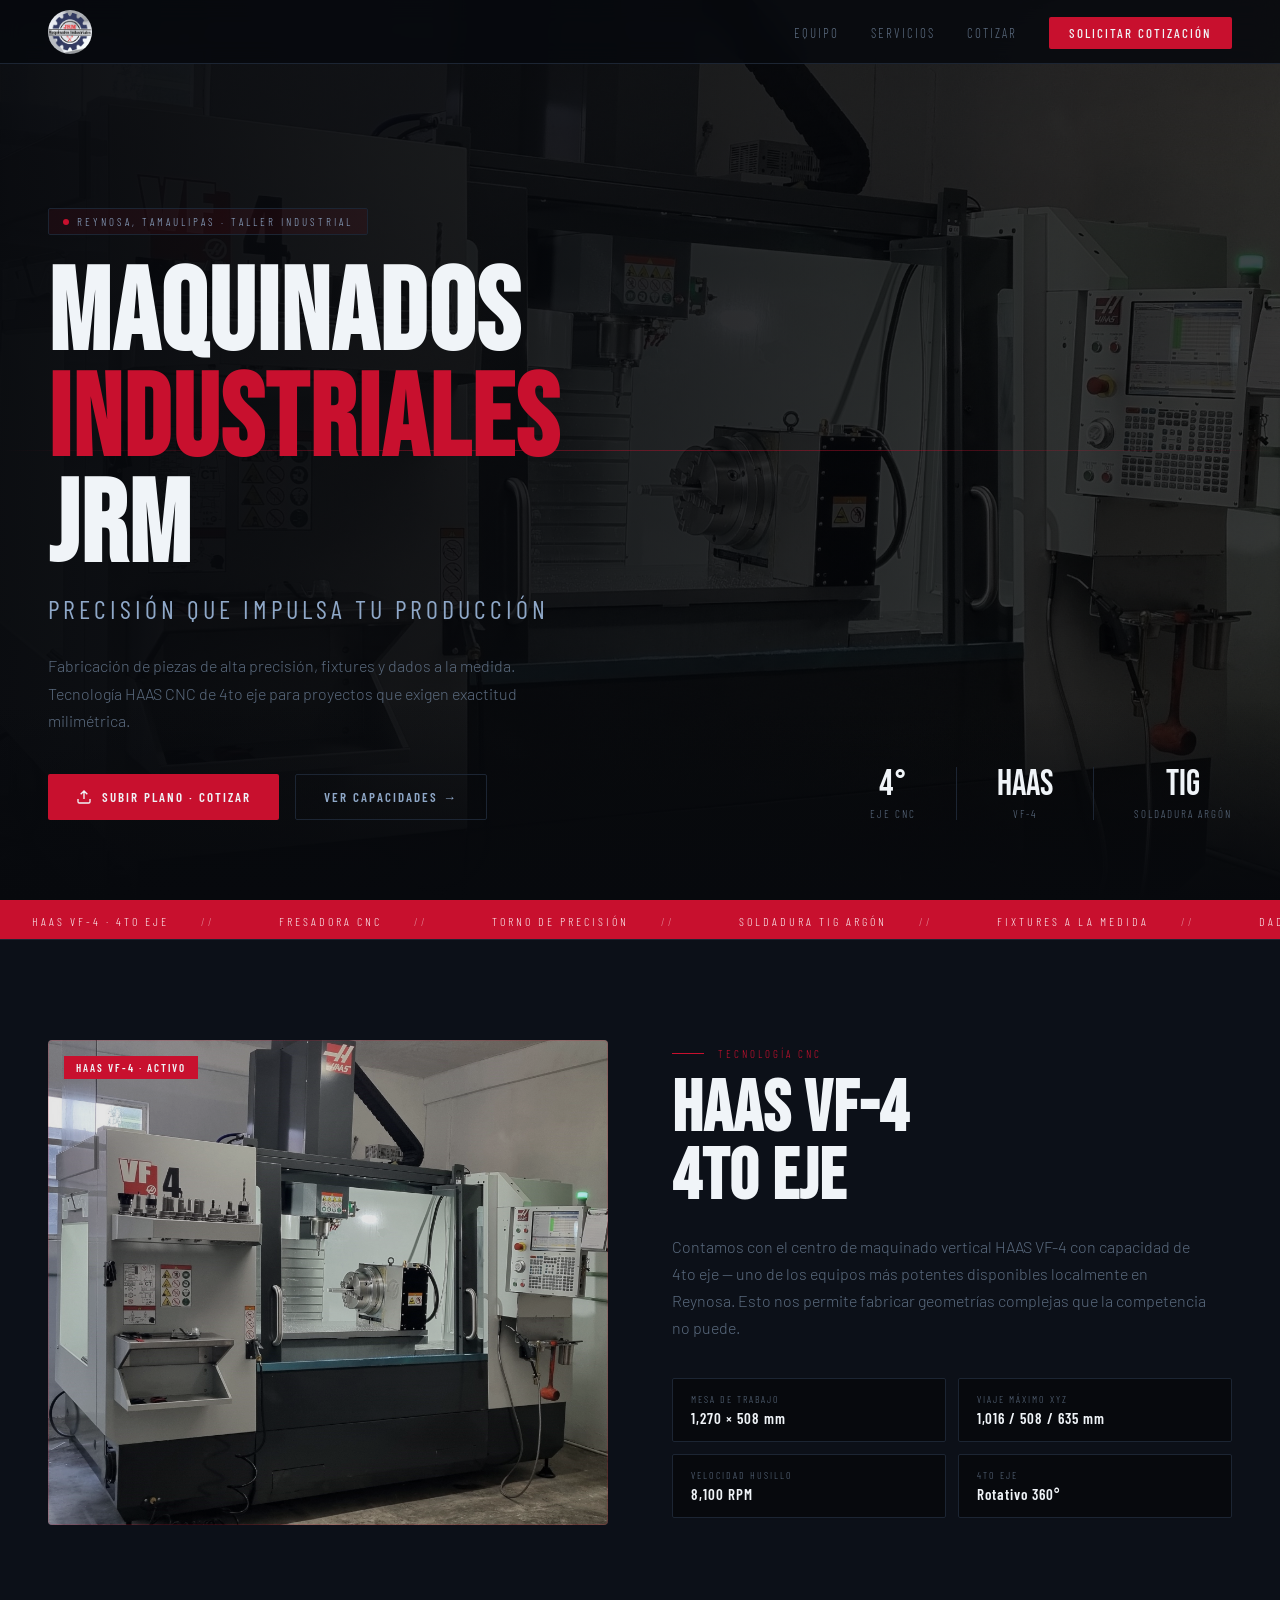
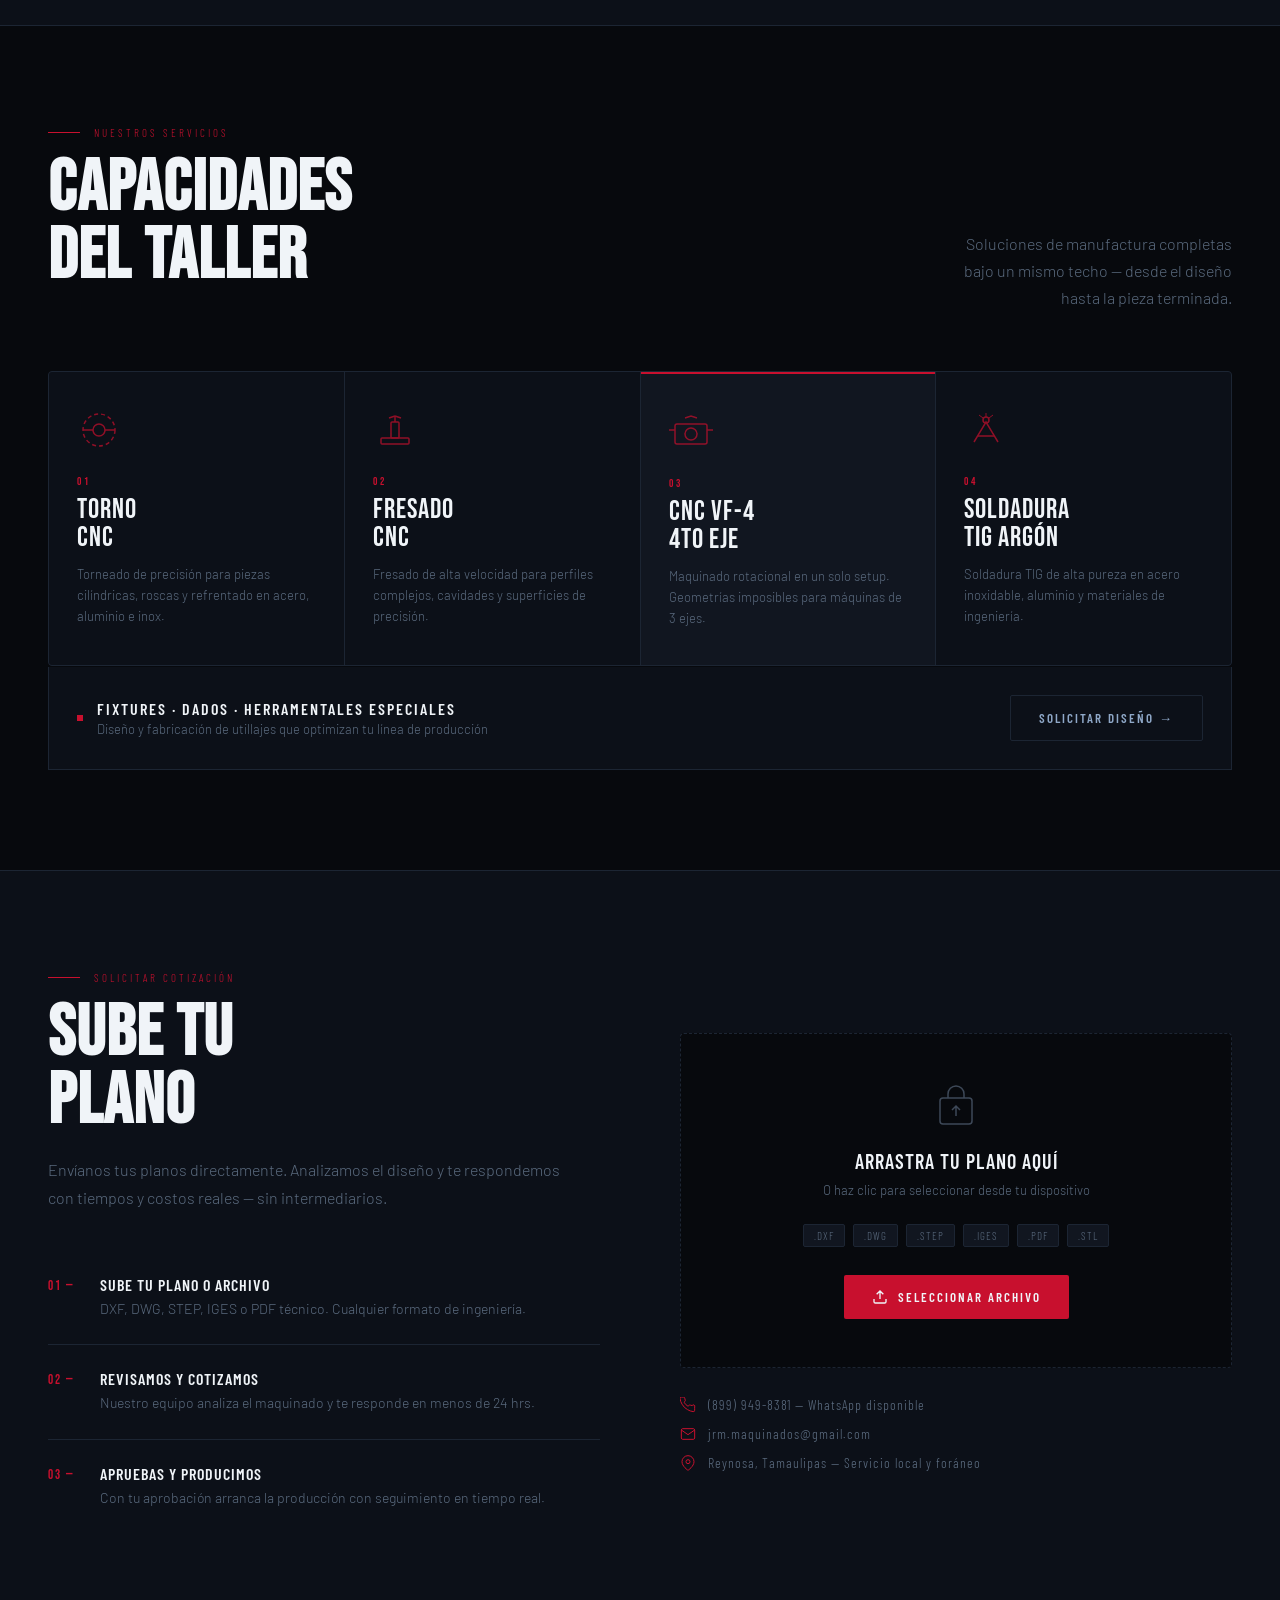
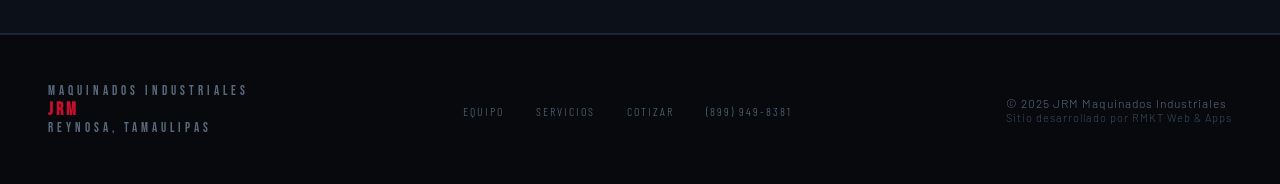
==== index.html @ 953037f6 "Renombrar archivos para GitHub Pages - jrm-maquinados-demo.html → index.html - jrm-maquinados-demo.c" ====
<!DOCTYPE html>
<html lang="es">
<head>
<meta charset="UTF-8"/>
<meta name="viewport" content="width=device-width, initial-scale=1.0"/>
<title>JRM Maquinados Industriales — Reynosa, Tamps</title>
<link rel="preconnect" href="https://fonts.googleapis.com"/>
<link rel="preconnect" href="https://fonts.gstatic.com" crossorigin/>
<link href="https://fonts.googleapis.com/css2?family=Bebas+Neue&family=Barlow:ital,wght@0,300;0,400;0,500;0,600;1,300&family=Barlow+Condensed:wght@400;600;700&display=swap" rel="stylesheet"/>
<link rel="stylesheet" href="style.css"/>
</head>
<body>

<!-- NAV -->
<nav>
  <a href="#" class="nav-logo">
    <img src="logo-jrm.jpg" alt="JRM Maquinados Industriales" style="height: 44px; width: 44px; border-radius: 50%; object-fit: cover;"/>
  </a>
  <ul class="nav-links">
    <li><a href="#capabilities">Equipo</a></li>
    <li><a href="#servicios">Servicios</a></li>
    <li><a href="#cotizacion">Cotizar</a></li>
    <li><a href="#cotizacion" class="nav-cta">Solicitar Cotización</a></li>
  </ul>
</nav>

<!-- HERO -->
<section id="hero">
  <div class="hero-bg"></div>
  <div class="hero-overlay"></div>
  <div class="hero-overlay-bottom"></div>
  <div class="hero-scanline"></div>

  <div class="hero-content">
    <div class="hero-badge">
      <div class="hero-badge-dot"></div>
      <span>Reynosa, Tamaulipas · Taller Industrial</span>
    </div>

    <h1 class="hero-title">
      MAQUINADOS<br/>
      <span class="accent">INDUSTRIALES</span><br/>
      JRM
    </h1>

    <p class="hero-subtitle">Precisión que impulsa tu producción</p>

    <p class="hero-desc">
      Fabricación de piezas de alta precisión, fixtures y dados a la medida. 
      Tecnología HAAS CNC de 4to eje para proyectos que exigen exactitud milimétrica.
    </p>

    <div class="hero-actions">
      <a href="#cotizacion" class="btn-primary">
        <svg width="16" height="16" viewBox="0 0 24 24" fill="none" stroke="currentColor" stroke-width="2"><path d="M21 15v4a2 2 0 01-2 2H5a2 2 0 01-2-2v-4M17 8l-5-5-5 5M12 3v12"/></svg>
        Subir Plano · Cotizar
      </a>
      <a href="#servicios" class="btn-secondary">
        Ver Capacidades →
      </a>
    </div>
  </div>

  <div class="hero-stats">
    <div class="stat">
      <span class="stat-num">4°</span>
      <span class="stat-label">Eje CNC</span>
    </div>
    <div class="stat-divider"></div>
    <div class="stat">
      <span class="stat-num">HAAS</span>
      <span class="stat-label">VF-4</span>
    </div>
    <div class="stat-divider"></div>
    <div class="stat">
      <span class="stat-num">TIG</span>
      <span class="stat-label">Soldadura Argón</span>
    </div>
  </div>
</section>

<!-- TICKER -->
<div class="ticker" aria-hidden="true">
  <div class="ticker-inner">
    <span class="ticker-item">HAAS VF-4 · 4to Eje</span>
    <span class="ticker-item">Fresadora CNC</span>
    <span class="ticker-item">Torno de Precisión</span>
    <span class="ticker-item">Soldadura TIG Argón</span>
    <span class="ticker-item">Fixtures a la Medida</span>
    <span class="ticker-item">Dados Industriales</span>
    <span class="ticker-item">Reynosa, Tamps</span>
    <!-- duplicate for loop -->
    <span class="ticker-item">HAAS VF-4 · 4to Eje</span>
    <span class="ticker-item">Fresadora CNC</span>
    <span class="ticker-item">Torno de Precisión</span>
    <span class="ticker-item">Soldadura TIG Argón</span>
    <span class="ticker-item">Fixtures a la Medida</span>
    <span class="ticker-item">Dados Industriales</span>
    <span class="ticker-item">Reynosa, Tamps</span>
  </div>
</div>

<!-- CAPABILITIES — HAAS FEATURE -->
<section id="capabilities">
  <div class="cap-grid">
    <div class="cap-image-wrap">
      <img src="haas-vf4.jpg" alt="HAAS VF-4 — JRM Maquinados Industriales"/>
      <div class="cap-image-overlay"></div>
      <div class="cap-tag">HAAS VF-4 · Activo</div>
    </div>

    <div>
      <div class="section-label"><span>Tecnología CNC</span></div>
      <h2 class="section-title">HAAS VF-4<br/>4TO EJE</h2>
      <p class="section-body">
        Contamos con el centro de maquinado vertical HAAS VF-4 con capacidad de 4to eje — 
        uno de los equipos más potentes disponibles localmente en Reynosa. 
        Esto nos permite fabricar geometrías complejas que la competencia no puede.
      </p>

      <div class="cap-specs">
        <div class="spec-item">
          <div class="spec-label">Mesa de Trabajo</div>
          <div class="spec-value">1,270 × 508 mm</div>
        </div>
        <div class="spec-item">
          <div class="spec-label">Viaje Máximo XYZ</div>
          <div class="spec-value">1,016 / 508 / 635 mm</div>
        </div>
        <div class="spec-item">
          <div class="spec-label">Velocidad Husillo</div>
          <div class="spec-value">8,100 RPM</div>
        </div>
        <div class="spec-item">
          <div class="spec-label">4to Eje</div>
          <div class="spec-value">Rotativo 360°</div>
        </div>
      </div>
    </div>
  </div>
</section>

<!-- SERVICIOS -->
<section id="servicios" style="padding-top: 100px; padding-bottom: 100px; max-width: 100%;">
  <div style="max-width: 1200px; margin: 0 auto;">
    <div class="services-header">
      <div>
        <div class="section-label"><span>Nuestros Servicios</span></div>
        <h2 class="section-title">CAPACIDADES<br/>DEL TALLER</h2>
      </div>
      <p class="section-body" style="max-width: 280px; text-align: right;">
        Soluciones de manufactura completas bajo un mismo techo — desde el diseño hasta la pieza terminada.
      </p>
    </div>

    <div class="services-grid">
      <!-- Torno -->
      <div class="service-card">
        <svg class="service-icon" viewBox="0 0 44 44" fill="none" stroke="#c8102e" stroke-width="1.5">
          <circle cx="22" cy="22" r="16" stroke-dasharray="4 3"/>
          <circle cx="22" cy="22" r="6"/>
          <line x1="6" y1="22" x2="16" y2="22"/>
          <line x1="28" y1="22" x2="38" y2="22"/>
        </svg>
        <span class="service-num">01</span>
        <div class="service-name">Torno<br/>CNC</div>
        <p class="service-desc">Torneado de precisión para piezas cilíndricas, roscas y refrentado en acero, aluminio e inox.</p>
      </div>

      <!-- Fresadora -->
      <div class="service-card">
        <svg class="service-icon" viewBox="0 0 44 44" fill="none" stroke="#c8102e" stroke-width="1.5">
          <rect x="8" y="30" width="28" height="6" rx="1"/>
          <rect x="18" y="14" width="8" height="16" rx="1"/>
          <line x1="22" y1="8" x2="22" y2="14"/>
          <line x1="16" y1="10" x2="22" y2="8"/>
          <line x1="28" y1="10" x2="22" y2="8"/>
        </svg>
        <span class="service-num">02</span>
        <div class="service-name">Fresado<br/>CNC</div>
        <p class="service-desc">Fresado de alta velocidad para perfiles complejos, cavidades y superficies de precisión.</p>
      </div>

      <!-- CNC 4to eje -->
      <div class="service-card" style="background: var(--surface2); border-top: 2px solid var(--red);">
        <svg class="service-icon" viewBox="0 0 44 44" fill="none" stroke="#c8102e" stroke-width="1.5">
          <rect x="6" y="14" width="32" height="20" rx="2"/>
          <circle cx="22" cy="24" r="6"/>
          <line x1="6" y1="20" x2="0" y2="20"/>
          <line x1="38" y1="20" x2="44" y2="20"/>
          <path d="M16 8 L22 6 L28 8" />
        </svg>
        <span class="service-num">03</span>
        <div class="service-name">CNC VF-4<br/>4to Eje</div>
        <p class="service-desc">Maquinado rotacional en un solo setup. Geometrías imposibles para máquinas de 3 ejes.</p>
      </div>

      <!-- Soldadura -->
      <div class="service-card">
        <svg class="service-icon" viewBox="0 0 44 44" fill="none" stroke="#c8102e" stroke-width="1.5">
          <path d="M10 34 L22 14 L34 34" />
          <line x1="14" y1="28" x2="30" y2="28"/>
          <circle cx="22" cy="12" r="3"/>
          <path d="M22 9 L22 5 M19 10 L15 7 M25 10 L29 7" stroke-width="1"/>
        </svg>
        <span class="service-num">04</span>
        <div class="service-name">Soldadura<br/>TIG Argón</div>
        <p class="service-desc">Soldadura TIG de alta pureza en acero inoxidable, aluminio y materiales de ingeniería.</p>
      </div>
    </div>

    <!-- Fixtures extra row -->
    <div style="margin-top: 1px; border: 1px solid var(--border); border-top: none; background: var(--surface); padding: 28px; display: flex; align-items: center; justify-content: space-between; gap: 20px; flex-wrap: wrap;">
      <div style="display: flex; gap: 14px; align-items: center;">
        <div style="width: 6px; height: 6px; background: var(--red); border-radius: 50; flex-shrink: 0;"></div>
        <div>
          <div style="font-family: 'Barlow Condensed'; font-size: 16px; font-weight: 600; color: var(--white); letter-spacing: 2px; text-transform: uppercase;">Fixtures · Dados · Herramentales Especiales</div>
          <div style="font-size: 13px; color: var(--muted); margin-top: 3px;">Diseño y fabricación de utillajes que optimizan tu línea de producción</div>
        </div>
      </div>
      <a href="#cotizacion" class="btn-secondary" style="flex-shrink: 0;">Solicitar Diseño →</a>
    </div>
  </div>
</section>

<!-- COTIZACIÓN -->
<section id="cotizacion">
  <div class="quote-inner">
    <div>
      <div class="section-label"><span>Solicitar Cotización</span></div>
      <h2 class="section-title">SUBE TU<br/>PLANO</h2>
      <p class="section-body" style="margin-bottom: 40px;">
        Envíanos tus planos directamente. Analizamos el diseño y te respondemos 
        con tiempos y costos reales — sin intermediarios.
      </p>

      <div class="quote-steps">
        <div class="step">
          <span class="step-num">01 —</span>
          <div>
            <div class="step-title">Sube tu plano o archivo</div>
            <p class="step-body">DXF, DWG, STEP, IGES o PDF técnico. Cualquier formato de ingeniería.</p>
          </div>
        </div>
        <div class="step">
          <span class="step-num">02 —</span>
          <div>
            <div class="step-title">Revisamos y cotizamos</div>
            <p class="step-body">Nuestro equipo analiza el maquinado y te responde en menos de 24 hrs.</p>
          </div>
        </div>
        <div class="step">
          <span class="step-num">03 —</span>
          <div>
            <div class="step-title">Apruebas y producimos</div>
            <p class="step-body">Con tu aprobación arranca la producción con seguimiento en tiempo real.</p>
          </div>
        </div>
      </div>
    </div>

    <div>
      <div class="upload-box" onclick="this.querySelector('input').click()">
        <input type="file" style="display:none" multiple accept=".dxf,.dwg,.step,.iges,.pdf,.stl"/>
        <svg class="upload-icon" viewBox="0 0 48 48" fill="none" stroke="#8fa8c8" stroke-width="1.5">
          <rect x="8" y="16" width="32" height="26" rx="3"/>
          <path d="M16 16V12a8 8 0 0116 0v4"/>
          <path d="M24 24v10M20 28l4-4 4 4"/>
        </svg>
        <div class="upload-title">Arrastra tu plano aquí</div>
        <p class="upload-sub">O haz clic para seleccionar desde tu dispositivo</p>
        <div class="upload-formats">
          <span class="fmt-tag">.DXF</span>
          <span class="fmt-tag">.DWG</span>
          <span class="fmt-tag">.STEP</span>
          <span class="fmt-tag">.IGES</span>
          <span class="fmt-tag">.PDF</span>
          <span class="fmt-tag">.STL</span>
        </div>
        <a class="btn-primary" style="justify-content: center;">
          <svg width="16" height="16" viewBox="0 0 24 24" fill="none" stroke="currentColor" stroke-width="2"><path d="M21 15v4a2 2 0 01-2 2H5a2 2 0 01-2-2v-4M17 8l-5-5-5 5M12 3v12"/></svg>
          Seleccionar Archivo
        </a>
      </div>

      <div class="contact-info">
        <div class="contact-row">
          <svg width="16" height="16" viewBox="0 0 24 24" fill="none" stroke="#c8102e" stroke-width="1.5"><path d="M22 16.92v3a2 2 0 01-2.18 2 19.79 19.79 0 01-8.63-3.07A19.5 19.5 0 013.07 10.8 19.79 19.79 0 01.1 2.18 2 2 0 012.11.1h3a2 2 0 012 1.72c.127.96.361 1.903.7 2.81a2 2 0 01-.45 2.11L6.09 7.91a16 16 0 006 6l1.27-1.27a2 2 0 012.11-.45c.907.339 1.85.573 2.81.7A2 2 0 0122 14.92z"/></svg>
          <span>(899) 949-8381 — WhatsApp disponible</span>
        </div>
        <div class="contact-row">
          <svg width="16" height="16" viewBox="0 0 24 24" fill="none" stroke="#c8102e" stroke-width="1.5"><path d="M4 4h16c1.1 0 2 .9 2 2v12c0 1.1-.9 2-2 2H4c-1.1 0-2-.9-2-2V6c0-1.1.9-2 2-2z"/><polyline points="22,6 12,13 2,6"/></svg>
          <span>jrm.maquinados@gmail.com</span>
        </div>
        <div class="contact-row">
          <svg width="16" height="16" viewBox="0 0 24 24" fill="none" stroke="#c8102e" stroke-width="1.5"><path d="M21 10c0 7-9 13-9 13s-9-6-9-13a9 9 0 0118 0z"/><circle cx="12" cy="10" r="3"/></svg>
          <span>Reynosa, Tamaulipas — Servicio local y foráneo</span>
        </div>
      </div>
    </div>
  </div>
</section>

<!-- FOOTER -->
<footer>
  <div class="footer-brand">
    Maquinados Industriales
    <strong>JRM</strong>
    Reynosa, Tamaulipas
  </div>

  <ul class="footer-links">
    <li><a href="#capabilities">Equipo</a></li>
    <li><a href="#servicios">Servicios</a></li>
    <li><a href="#cotizacion">Cotizar</a></li>
    <li><a href="tel:8999498381">(899) 949-8381</a></li>
  </ul>

  <div class="footer-copy">
    © 2025 JRM Maquinados Industriales<br/>
    <span style="color: #3a4a5e; font-size: 11px;">Sitio desarrollado por RMKT Web & Apps</span>
  </div>
</footer>

</body>
</html>
---- style.css ----
:root {
  --bg: #07090d;
  --surface: #0c1018;
  --surface2: #111620;
  --border: #1c2533;
  --red: #c8102e;
  --red-dim: rgba(200,16,46,0.15);
  --steel: #8fa8c8;
  --text: #dce6f0;
  --muted: #5a6a7e;
  --white: #f0f4f8;
}

*, *::before, *::after { box-sizing: border-box; margin: 0; padding: 0; }

html { scroll-behavior: smooth; }

body {
  background: var(--bg);
  color: var(--text);
  font-family: 'Barlow', sans-serif;
  font-weight: 300;
  overflow-x: hidden;
}

/* ── NAV ── */
nav {
  position: fixed; top: 0; left: 0; right: 0; z-index: 100;
  display: flex; align-items: center; justify-content: space-between;
  padding: 0 48px;
  height: 64px;
  background: rgba(7,9,13,0.85);
  backdrop-filter: blur(12px);
  border-bottom: 1px solid var(--border);
}

.nav-logo {
  display: flex; align-items: center; gap: 12px;
  text-decoration: none;
}

.logo-mark {
  width: 38px; height: 38px;
  border: 2px solid var(--red);
  border-radius: 50%;
  display: flex; align-items: center; justify-content: center;
  position: relative;
}

.logo-mark::before {
  content: '';
  position: absolute;
  inset: 4px;
  border: 1px solid rgba(200,16,46,0.4);
  border-radius: 50%;
}

.logo-text-nav {
  font-family: 'Bebas Neue', sans-serif;
  font-size: 13px;
  letter-spacing: 3px;
  color: var(--red);
  line-height: 1;
}

.logo-sub-nav {
  font-family: 'Barlow Condensed', sans-serif;
  font-size: 11px;
  letter-spacing: 2px;
  color: var(--muted);
  text-transform: uppercase;
}

.nav-links {
  display: flex; gap: 32px; list-style: none;
}

.nav-links a {
  font-family: 'Barlow Condensed', sans-serif;
  font-size: 13px;
  letter-spacing: 2px;
  text-transform: uppercase;
  color: var(--muted);
  text-decoration: none;
  transition: color 0.2s;
}

.nav-links a:hover { color: var(--white); }

.nav-cta {
  background: var(--red);
  color: var(--white) !important;
  padding: 8px 20px;
  border-radius: 2px;
  font-weight: 500 !important;
  transition: background 0.2s !important;
}

.nav-cta:hover { background: #a50d25 !important; color: var(--white) !important; }

/* ── HERO ── */
#hero {
  position: relative;
  height: 100vh;
  min-height: 700px;
  display: flex;
  align-items: flex-end;
  padding: 0 48px 80px;
  overflow: hidden;
}

.hero-bg {
  position: absolute; inset: 0;
  background-image: url('haas-vf4.jpg');
  background-size: cover;
  background-position: center 40%;
  filter: brightness(0.35) saturate(0.7);
  transform: scale(1.05);
  animation: slow-zoom 20s ease-in-out infinite alternate;
}

@keyframes slow-zoom {
  from { transform: scale(1.05); }
  to   { transform: scale(1.12); }
}

.hero-overlay {
  position: absolute; inset: 0;
  background: linear-gradient(
    to right,
    rgba(7,9,13,0.92) 0%,
    rgba(7,9,13,0.6) 50%,
    rgba(7,9,13,0.2) 100%
  );
}

.hero-overlay-bottom {
  position: absolute; bottom: 0; left: 0; right: 0;
  height: 200px;
  background: linear-gradient(to top, var(--bg), transparent);
}

/* Red scan line accent */
.hero-scanline {
  position: absolute;
  left: 0; right: 0;
  height: 1px;
  background: linear-gradient(to right, transparent 0%, var(--red) 30%, var(--red) 70%, transparent 100%);
  opacity: 0.4;
  top: 50%;
  animation: scanline 8s ease-in-out infinite;
}

@keyframes scanline {
  0%, 100% { top: 20%; opacity: 0; }
  50% { top: 80%; opacity: 0.3; }
}

.hero-content {
  position: relative; z-index: 2;
  max-width: 780px;
  animation: fade-up 1s ease both;
}

@keyframes fade-up {
  from { opacity: 0; transform: translateY(30px); }
  to   { opacity: 1; transform: translateY(0); }
}

.hero-badge {
  display: inline-flex; align-items: center; gap: 8px;
  border: 1px solid var(--border);
  background: rgba(200,16,46,0.08);
  padding: 6px 14px;
  border-radius: 2px;
  margin-bottom: 28px;
}

.hero-badge-dot {
  width: 6px; height: 6px;
  background: var(--red);
  border-radius: 50%;
  animation: pulse 2s infinite;
}

@keyframes pulse {
  0%, 100% { opacity: 1; transform: scale(1); }
  50% { opacity: 0.5; transform: scale(0.7); }
}

.hero-badge span {
  font-family: 'Barlow Condensed', sans-serif;
  font-size: 11px;
  letter-spacing: 3px;
  text-transform: uppercase;
  color: var(--steel);
}

.hero-title {
  font-family: 'Bebas Neue', sans-serif;
  font-size: clamp(64px, 9vw, 120px);
  line-height: 0.92;
  letter-spacing: 2px;
  color: var(--white);
  margin-bottom: 12px;
}

.hero-title .accent { color: var(--red); }

.hero-subtitle {
  font-family: 'Barlow Condensed', sans-serif;
  font-size: clamp(18px, 2.5vw, 26px);
  letter-spacing: 4px;
  text-transform: uppercase;
  color: var(--steel);
  margin-bottom: 28px;
  font-weight: 400;
}

.hero-desc {
  font-size: 16px;
  line-height: 1.7;
  color: var(--muted);
  max-width: 500px;
  margin-bottom: 40px;
}

.hero-actions {
  display: flex; gap: 16px; flex-wrap: wrap;
}

.btn-primary {
  display: inline-flex; align-items: center; gap: 10px;
  background: var(--red);
  color: var(--white);
  font-family: 'Barlow Condensed', sans-serif;
  font-size: 13px;
  letter-spacing: 2px;
  text-transform: uppercase;
  font-weight: 600;
  padding: 14px 28px;
  border-radius: 2px;
  text-decoration: none;
  transition: background 0.2s, transform 0.2s;
}

.btn-primary:hover { background: #a50d25; transform: translateY(-1px); }

.btn-secondary {
  display: inline-flex; align-items: center; gap: 10px;
  border: 1px solid var(--border);
  color: var(--steel);
  font-family: 'Barlow Condensed', sans-serif;
  font-size: 13px;
  letter-spacing: 2px;
  text-transform: uppercase;
  font-weight: 600;
  padding: 14px 28px;
  border-radius: 2px;
  text-decoration: none;
  transition: border-color 0.2s, color 0.2s;
}

.btn-secondary:hover { border-color: var(--steel); color: var(--white); }

/* Hero stats */
.hero-stats {
  position: absolute;
  bottom: 80px; right: 48px;
  display: flex; gap: 40px;
  z-index: 2;
  animation: fade-up 1s 0.3s ease both;
}

.stat { text-align: center; }

.stat-num {
  font-family: 'Bebas Neue', sans-serif;
  font-size: 36px;
  color: var(--white);
  line-height: 1;
  display: block;
}

.stat-label {
  font-family: 'Barlow Condensed', sans-serif;
  font-size: 11px;
  letter-spacing: 2px;
  text-transform: uppercase;
  color: var(--muted);
  margin-top: 4px;
  display: block;
}

.stat-divider {
  width: 1px;
  background: var(--border);
  align-self: stretch;
}

/* ── SECTION SHARED ── */
section { padding: 100px 48px; }

.section-label {
  display: flex; align-items: center; gap: 14px;
  margin-bottom: 16px;
}

.section-label::before {
  content: '';
  width: 32px; height: 1px;
  background: var(--red);
}

.section-label span {
  font-family: 'Barlow Condensed', sans-serif;
  font-size: 11px;
  letter-spacing: 3px;
  text-transform: uppercase;
  color: var(--red);
}

.section-title {
  font-family: 'Bebas Neue', sans-serif;
  font-size: clamp(42px, 6vw, 72px);
  line-height: 0.95;
  color: var(--white);
  margin-bottom: 20px;
  letter-spacing: 1px;
}

.section-body {
  font-size: 16px;
  line-height: 1.7;
  color: var(--muted);
  max-width: 540px;
}

/* ── CAPABILITIES (HAAS FEATURE) ── */
#capabilities {
  background: var(--surface);
  border-top: 1px solid var(--border);
  border-bottom: 1px solid var(--border);
}

.cap-grid {
  display: grid;
  grid-template-columns: 1fr 1fr;
  gap: 64px;
  align-items: center;
  max-width: 1200px;
  margin: 0 auto;
}

.cap-image-wrap {
  position: relative;
  border-radius: 4px;
  overflow: hidden;
}

.cap-image-wrap img {
  width: 100%;
  display: block;
  filter: brightness(0.9) saturate(0.8);
  transition: filter 0.4s;
}

.cap-image-wrap:hover img { filter: brightness(1) saturate(1); }

.cap-image-overlay {
  position: absolute; inset: 0;
  border: 1px solid rgba(200,16,46,0.2);
  border-radius: 4px;
  pointer-events: none;
}

.cap-tag {
  position: absolute;
  top: 16px; left: 16px;
  background: var(--red);
  color: var(--white);
  font-family: 'Barlow Condensed', sans-serif;
  font-size: 11px;
  letter-spacing: 2px;
  text-transform: uppercase;
  padding: 5px 12px;
  font-weight: 600;
}

.cap-specs {
  display: grid;
  grid-template-columns: 1fr 1fr;
  gap: 12px;
  margin-top: 36px;
}

.spec-item {
  border: 1px solid var(--border);
  padding: 14px 18px;
  border-radius: 2px;
  background: var(--bg);
}

.spec-label {
  font-family: 'Barlow Condensed', sans-serif;
  font-size: 10px;
  letter-spacing: 2px;
  text-transform: uppercase;
  color: var(--muted);
  margin-bottom: 4px;
}

.spec-value {
  font-family: 'Barlow Condensed', sans-serif;
  font-size: 15px;
  font-weight: 600;
  color: var(--white);
  letter-spacing: 1px;
}

/* ── SERVICIOS ── */
#servicios { max-width: 1200px; margin: 0 auto; }

.services-header {
  display: flex;
  justify-content: space-between;
  align-items: flex-end;
  margin-bottom: 60px;
}

.services-grid {
  display: grid;
  grid-template-columns: repeat(4, 1fr);
  gap: 1px;
  background: var(--border);
  border: 1px solid var(--border);
  border-radius: 4px;
  overflow: hidden;
}

.service-card {
  background: var(--surface);
  padding: 36px 28px;
  position: relative;
  overflow: hidden;
  transition: background 0.3s;
  cursor: default;
}

.service-card::after {
  content: '';
  position: absolute;
  bottom: 0; left: 0; right: 0;
  height: 2px;
  background: var(--red);
  transform: scaleX(0);
  transform-origin: left;
  transition: transform 0.3s;
}

.service-card:hover { background: var(--surface2); }
.service-card:hover::after { transform: scaleX(1); }

.service-icon {
  width: 44px; height: 44px;
  margin-bottom: 20px;
  opacity: 0.7;
}

.service-num {
  font-family: 'Bebas Neue', sans-serif;
  font-size: 11px;
  letter-spacing: 3px;
  color: var(--red);
  margin-bottom: 8px;
  display: block;
}

.service-name {
  font-family: 'Bebas Neue', sans-serif;
  font-size: 28px;
  color: var(--white);
  line-height: 1;
  margin-bottom: 12px;
  letter-spacing: 1px;
}

.service-desc {
  font-size: 13px;
  line-height: 1.6;
  color: var(--muted);
}

/* ── COTIZACIÓN ── */
#cotizacion {
  background: var(--surface);
  border-top: 1px solid var(--border);
  border-bottom: 1px solid var(--border);
}

.quote-inner {
  max-width: 1200px;
  margin: 0 auto;
  display: grid;
  grid-template-columns: 1fr 1fr;
  gap: 80px;
  align-items: center;
}

.quote-steps {
  display: flex;
  flex-direction: column;
  gap: 0;
}

.step {
  display: flex;
  gap: 20px;
  padding: 24px 0;
  border-bottom: 1px solid var(--border);
}

.step:last-child { border-bottom: none; }

.step-num {
  font-family: 'Bebas Neue', sans-serif;
  font-size: 13px;
  letter-spacing: 2px;
  color: var(--red);
  min-width: 32px;
  padding-top: 3px;
}

.step-title {
  font-family: 'Barlow Condensed', sans-serif;
  font-size: 16px;
  font-weight: 600;
  color: var(--white);
  letter-spacing: 1px;
  text-transform: uppercase;
  margin-bottom: 4px;
}

.step-body {
  font-size: 14px;
  line-height: 1.6;
  color: var(--muted);
}

/* Upload box */
.upload-box {
  border: 1px dashed var(--border);
  border-radius: 4px;
  padding: 48px 32px;
  text-align: center;
  background: var(--bg);
  transition: border-color 0.2s, background 0.2s;
  cursor: pointer;
}

.upload-box:hover {
  border-color: var(--red);
  background: var(--red-dim);
}

.upload-icon {
  width: 48px; height: 48px;
  margin: 0 auto 16px;
  opacity: 0.4;
}

.upload-title {
  font-family: 'Barlow Condensed', sans-serif;
  font-size: 20px;
  font-weight: 600;
  color: var(--white);
  letter-spacing: 1px;
  text-transform: uppercase;
  margin-bottom: 8px;
}

.upload-sub {
  font-size: 13px;
  color: var(--muted);
  margin-bottom: 24px;
  line-height: 1.5;
}

.upload-formats {
  display: flex; justify-content: center; gap: 8px; flex-wrap: wrap;
  margin-bottom: 28px;
}

.fmt-tag {
  background: var(--surface2);
  border: 1px solid var(--border);
  font-family: 'Barlow Condensed', sans-serif;
  font-size: 11px;
  letter-spacing: 1px;
  color: var(--muted);
  padding: 4px 10px;
  border-radius: 2px;
}

.contact-info {
  margin-top: 28px;
  display: flex;
  flex-direction: column;
  gap: 12px;
}

.contact-row {
  display: flex;
  align-items: center;
  gap: 12px;
  font-family: 'Barlow Condensed', sans-serif;
  font-size: 14px;
  letter-spacing: 1px;
  color: var(--muted);
}

.contact-row svg { flex-shrink: 0; }

/* ── FOOTER ── */
footer {
  padding: 48px;
  border-top: 1px solid var(--border);
  display: flex;
  justify-content: space-between;
  align-items: center;
  flex-wrap: wrap;
  gap: 20px;
}

.footer-brand {
  font-family: 'Bebas Neue', sans-serif;
  font-size: 13px;
  letter-spacing: 4px;
  color: var(--muted);
  text-transform: uppercase;
}

.footer-brand strong {
  color: var(--red);
  display: block;
  font-size: 18px;
  letter-spacing: 3px;
}

.footer-links {
  display: flex; gap: 32px;
  list-style: none;
}

.footer-links a {
  font-family: 'Barlow Condensed', sans-serif;
  font-size: 12px;
  letter-spacing: 2px;
  text-transform: uppercase;
  color: var(--muted);
  text-decoration: none;
  transition: color 0.2s;
}

.footer-links a:hover { color: var(--white); }

.footer-copy {
  font-size: 12px;
  color: var(--muted);
  letter-spacing: 1px;
}

/* ── TICKER ── */
.ticker {
  background: var(--red);
  padding: 10px 0;
  overflow: hidden;
  white-space: nowrap;
}

.ticker-inner {
  display: inline-flex;
  animation: ticker 20s linear infinite;
  gap: 0;
}

.ticker-item {
  font-family: 'Barlow Condensed', sans-serif;
  font-size: 12px;
  letter-spacing: 3px;
  text-transform: uppercase;
  color: rgba(255,255,255,0.9);
  padding: 0 32px;
  flex-shrink: 0;
}

.ticker-item::after {
  content: '//';
  margin-left: 32px;
  opacity: 0.5;
}

@keyframes ticker {
  from { transform: translateX(0); }
  to   { transform: translateX(-50%); }
}

/* ── RESPONSIVE ── */
@media (max-width: 900px) {
  nav { padding: 0 24px; }
  .nav-links { display: none; }
  #hero { padding: 0 24px 60px; }
  .hero-stats { display: none; }
  section { padding: 64px 24px; }
  .cap-grid { grid-template-columns: 1fr; gap: 40px; }
  .services-grid { grid-template-columns: 1fr 1fr; }
  .quote-inner { grid-template-columns: 1fr; gap: 48px; }
  footer { padding: 32px 24px; flex-direction: column; align-items: flex-start; }
  .footer-links { flex-wrap: wrap; gap: 16px; }
}

@media (max-width: 520px) {
  .services-grid { grid-template-columns: 1fr; }
  .services-header { flex-direction: column; align-items: flex-start; gap: 20px; }
}
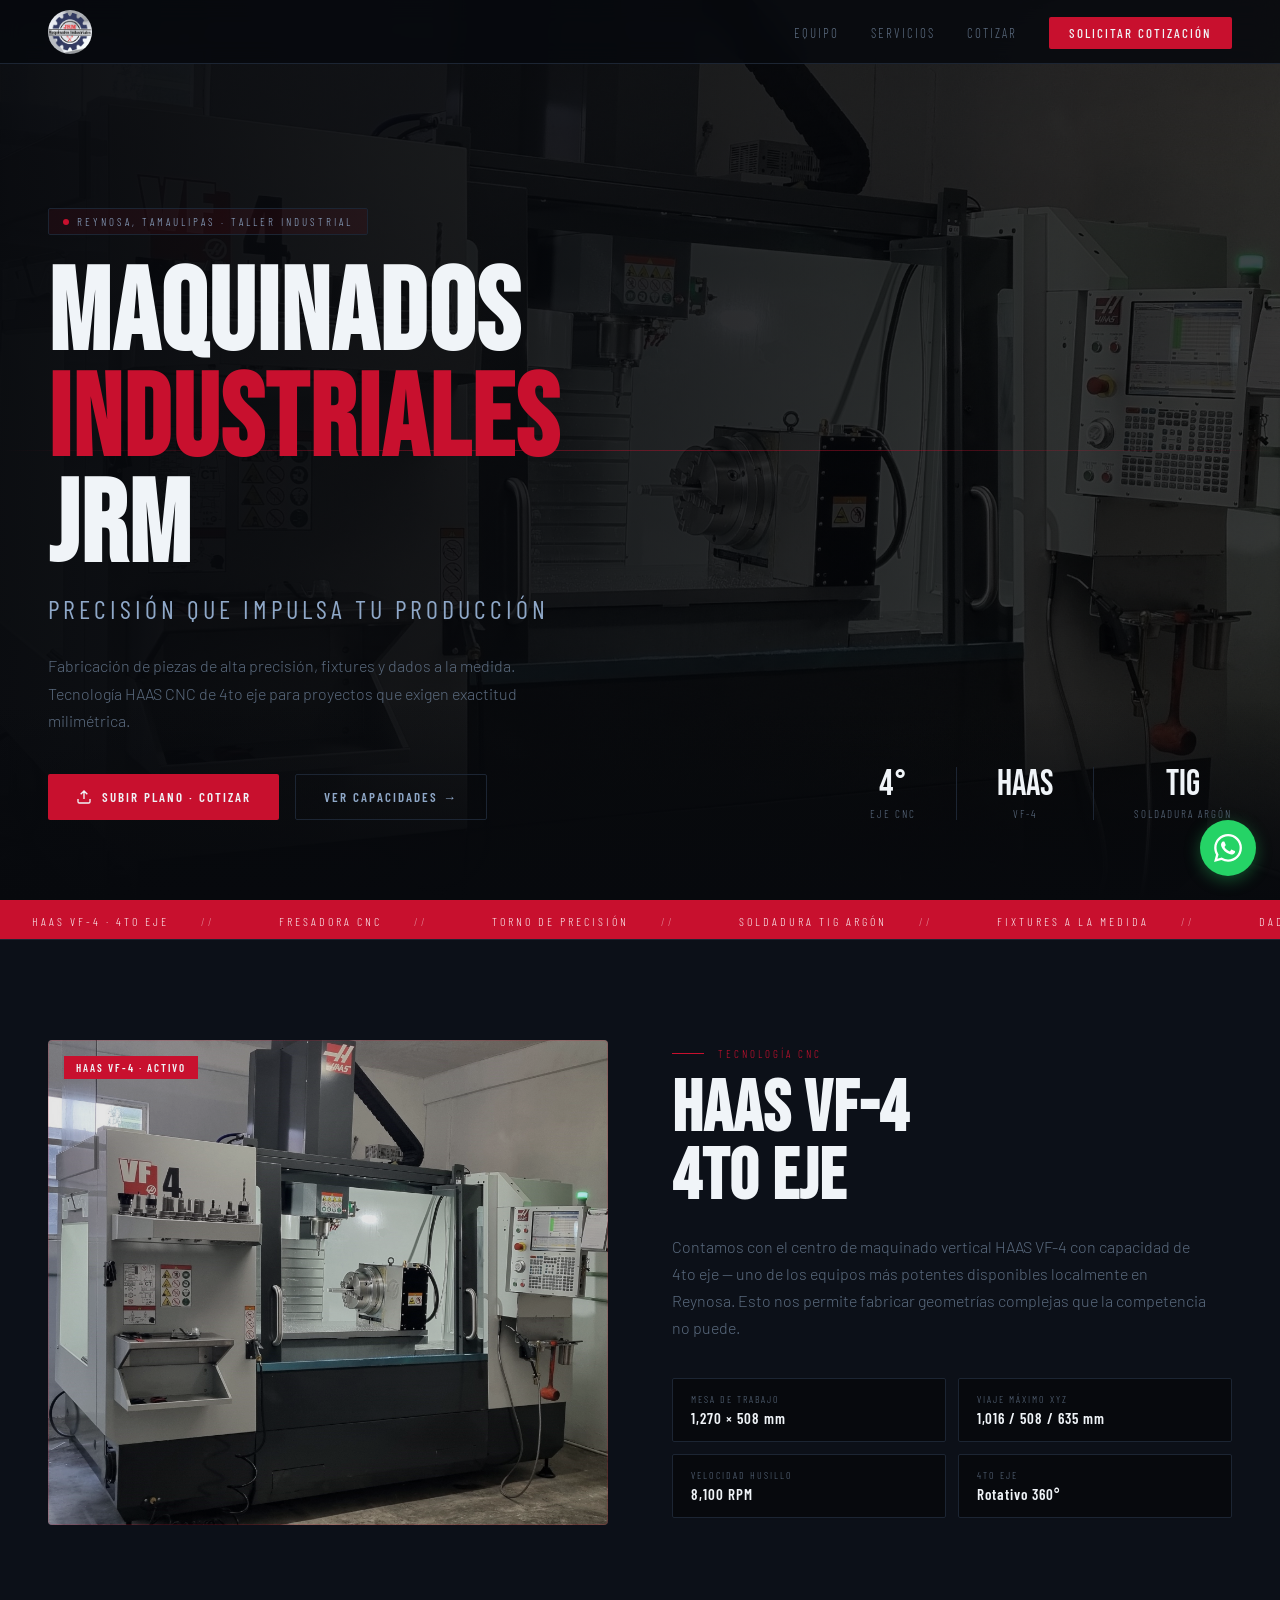
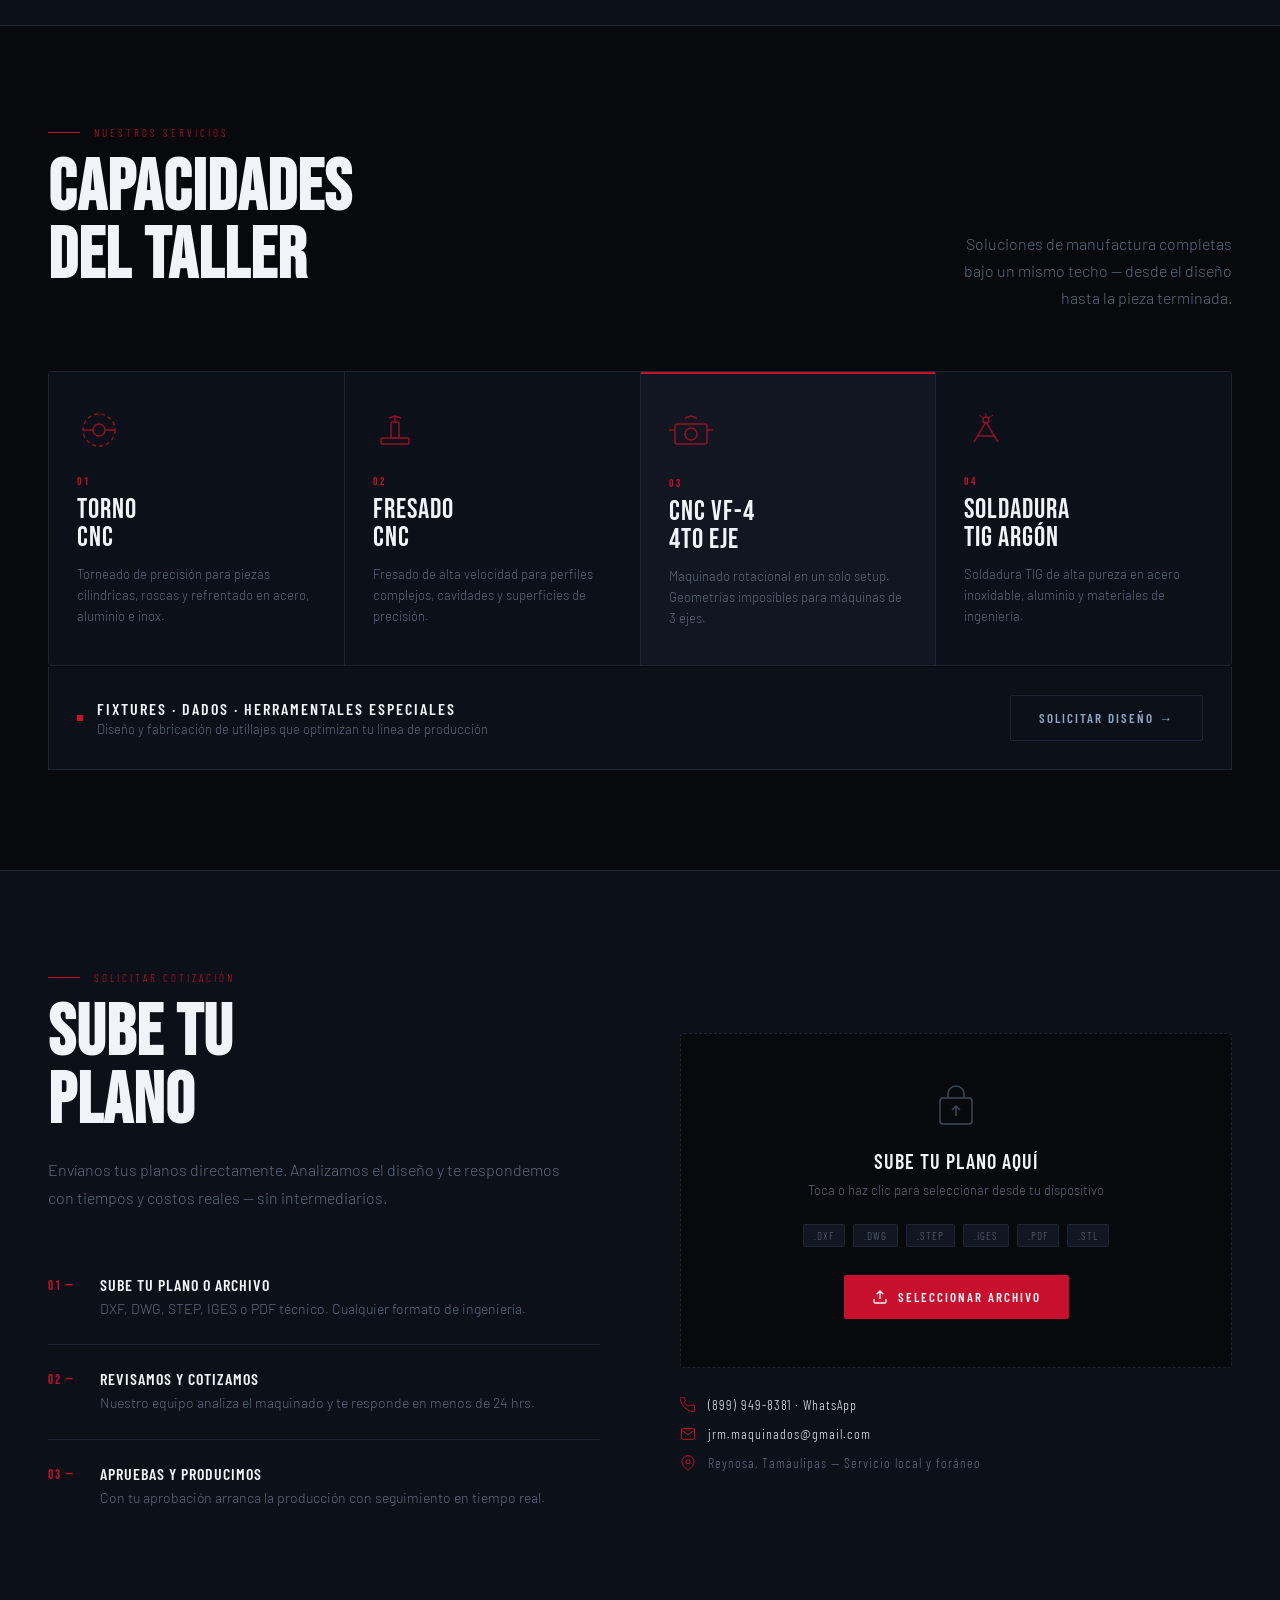
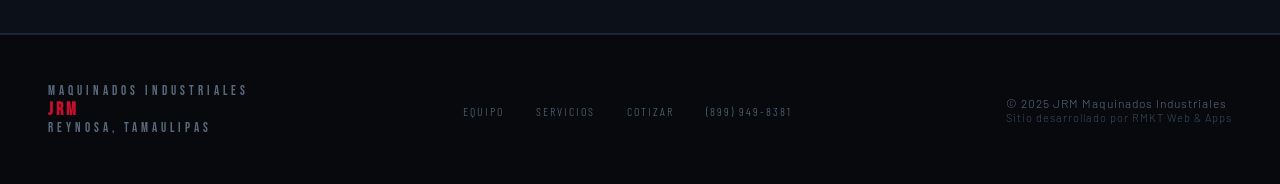
==== commit 5229c8b9: "Optimizar página para móvil: responsive completo - Eliminar inline styles de #servicios que bloqueab" ====
--- a/index.html
+++ b/index.html
@@ -22,6 +22,11 @@
     <li><a href="#cotizacion">Cotizar</a></li>
     <li><a href="#cotizacion" class="nav-cta">Solicitar Cotización</a></li>
   </ul>
+  <button class="nav-hamburger" aria-label="Menú">
+    <span></span>
+    <span></span>
+    <span></span>
+  </button>
 </nav>
 
 <!-- HERO -->
@@ -141,14 +146,14 @@
 </section>
 
 <!-- SERVICIOS -->
-<section id="servicios" style="padding-top: 100px; padding-bottom: 100px; max-width: 100%;">
-  <div style="max-width: 1200px; margin: 0 auto;">
+<section id="servicios">
+  <div class="servicios-inner">
     <div class="services-header">
       <div>
         <div class="section-label"><span>Nuestros Servicios</span></div>
         <h2 class="section-title">CAPACIDADES<br/>DEL TALLER</h2>
       </div>
-      <p class="section-body" style="max-width: 280px; text-align: right;">
+      <p class="section-body services-desc">
         Soluciones de manufactura completas bajo un mismo techo — desde el diseño hasta la pieza terminada.
       </p>
     </div>
@@ -267,8 +272,8 @@
           <path d="M16 16V12a8 8 0 0116 0v4"/>
           <path d="M24 24v10M20 28l4-4 4 4"/>
         </svg>
-        <div class="upload-title">Arrastra tu plano aquí</div>
-        <p class="upload-sub">O haz clic para seleccionar desde tu dispositivo</p>
+        <div class="upload-title">Sube tu plano aquí</div>
+        <p class="upload-sub">Toca o haz clic para seleccionar desde tu dispositivo</p>
         <div class="upload-formats">
           <span class="fmt-tag">.DXF</span>
           <span class="fmt-tag">.DWG</span>
@@ -284,14 +289,14 @@
       </div>
 
       <div class="contact-info">
-        <div class="contact-row">
+        <a href="https://wa.me/528999498381?text=Hola%2C%20quisiera%20una%20cotizaci%C3%B3n" class="contact-row contact-link" target="_blank" rel="noopener">
           <svg width="16" height="16" viewBox="0 0 24 24" fill="none" stroke="#c8102e" stroke-width="1.5"><path d="M22 16.92v3a2 2 0 01-2.18 2 19.79 19.79 0 01-8.63-3.07A19.5 19.5 0 013.07 10.8 19.79 19.79 0 01.1 2.18 2 2 0 012.11.1h3a2 2 0 012 1.72c.127.96.361 1.903.7 2.81a2 2 0 01-.45 2.11L6.09 7.91a16 16 0 006 6l1.27-1.27a2 2 0 012.11-.45c.907.339 1.85.573 2.81.7A2 2 0 0122 14.92z"/></svg>
-          <span>(899) 949-8381 — WhatsApp disponible</span>
-        </div>
-        <div class="contact-row">
+          <span>(899) 949-8381 · WhatsApp</span>
+        </a>
+        <a href="mailto:jrm.maquinados@gmail.com" class="contact-row contact-link">
           <svg width="16" height="16" viewBox="0 0 24 24" fill="none" stroke="#c8102e" stroke-width="1.5"><path d="M4 4h16c1.1 0 2 .9 2 2v12c0 1.1-.9 2-2 2H4c-1.1 0-2-.9-2-2V6c0-1.1.9-2 2-2z"/><polyline points="22,6 12,13 2,6"/></svg>
           <span>jrm.maquinados@gmail.com</span>
-        </div>
+        </a>
         <div class="contact-row">
           <svg width="16" height="16" viewBox="0 0 24 24" fill="none" stroke="#c8102e" stroke-width="1.5"><path d="M21 10c0 7-9 13-9 13s-9-6-9-13a9 9 0 0118 0z"/><circle cx="12" cy="10" r="3"/></svg>
           <span>Reynosa, Tamaulipas — Servicio local y foráneo</span>
@@ -322,5 +327,28 @@
   </div>
 </footer>
 
+<!-- WhatsApp floating button -->
+<a href="https://wa.me/528999498381?text=Hola%2C%20quisiera%20una%20cotizaci%C3%B3n" class="whatsapp-float" target="_blank" rel="noopener" aria-label="Contactar por WhatsApp">
+  <svg width="28" height="28" viewBox="0 0 24 24" fill="white">
+    <path d="M17.472 14.382c-.297-.149-1.758-.867-2.03-.967-.273-.099-.471-.148-.67.15-.197.297-.767.966-.94 1.164-.173.199-.347.223-.644.075-.297-.15-1.255-.463-2.39-1.475-.883-.788-1.48-1.761-1.653-2.059-.173-.297-.018-.458.13-.606.134-.133.298-.347.446-.52.149-.174.198-.298.298-.497.099-.198.05-.371-.025-.52-.075-.149-.669-1.612-.916-2.207-.242-.579-.487-.5-.669-.51-.173-.008-.371-.01-.57-.01-.198 0-.52.074-.792.372-.272.297-1.04 1.016-1.04 2.479 0 1.462 1.065 2.875 1.213 3.074.149.198 2.096 3.2 5.077 4.487.709.306 1.262.489 1.694.625.712.227 1.36.195 1.871.118.571-.085 1.758-.719 2.006-1.413.248-.694.248-1.289.173-1.413-.074-.124-.272-.198-.57-.347m-5.421 7.403h-.004a9.87 9.87 0 01-5.031-1.378l-.361-.214-3.741.982.998-3.648-.235-.374a9.86 9.86 0 01-1.51-5.26c.001-5.45 4.436-9.884 9.888-9.884 2.64 0 5.122 1.03 6.988 2.898a9.825 9.825 0 012.893 6.994c-.003 5.45-4.437 9.884-9.885 9.884m8.413-18.297A11.815 11.815 0 0012.05 0C5.495 0 .16 5.335.157 11.892c0 2.096.547 4.142 1.588 5.945L.057 24l6.305-1.654a11.882 11.882 0 005.683 1.448h.005c6.554 0 11.89-5.335 11.893-11.893a11.821 11.821 0 00-3.48-8.413z"/>
+  </svg>
+</a>
+
+<script>
+  const hamburger = document.querySelector('.nav-hamburger');
+  const navLinks  = document.querySelector('.nav-links');
+
+  hamburger.addEventListener('click', () => {
+    hamburger.classList.toggle('active');
+    navLinks.classList.toggle('open');
+  });
+
+  navLinks.querySelectorAll('a').forEach(link => {
+    link.addEventListener('click', () => {
+      hamburger.classList.remove('active');
+      navLinks.classList.remove('open');
+    });
+  });
+</script>
 </body>
 </html>
--- a/style.css
+++ b/style.css
@@ -419,7 +419,9 @@
 }
 
 /* ── SERVICIOS ── */
-#servicios { max-width: 1200px; margin: 0 auto; }
+.servicios-inner { max-width: 1200px; margin: 0 auto; }
+
+.services-desc { max-width: 280px; text-align: right; }
 
 .services-header {
   display: flex;
@@ -621,6 +623,32 @@
 
 .contact-row svg { flex-shrink: 0; }
 
+.contact-link { text-decoration: none; color: inherit; }
+.contact-link:hover { color: var(--white); }
+
+/* ── WHATSAPP FLOAT ── */
+.whatsapp-float {
+  position: fixed;
+  bottom: 24px;
+  right: 24px;
+  width: 56px;
+  height: 56px;
+  background: #25D366;
+  border-radius: 50%;
+  display: flex;
+  align-items: center;
+  justify-content: center;
+  text-decoration: none;
+  box-shadow: 0 4px 16px rgba(37,211,102,0.35);
+  z-index: 200;
+  transition: transform 0.2s, box-shadow 0.2s;
+}
+
+.whatsapp-float:hover {
+  transform: scale(1.1);
+  box-shadow: 0 6px 24px rgba(37,211,102,0.5);
+}
+
 /* ── FOOTER ── */
 footer {
   padding: 48px;
@@ -705,16 +733,78 @@
   to   { transform: translateX(-50%); }
 }
 
+/* ── HAMBURGER ── */
+.nav-hamburger {
+  display: none;
+  flex-direction: column;
+  justify-content: center;
+  gap: 5px;
+  background: none;
+  border: none;
+  cursor: pointer;
+  padding: 8px;
+  z-index: 101;
+}
+
+.nav-hamburger span {
+  display: block;
+  width: 24px;
+  height: 2px;
+  background: var(--steel);
+  border-radius: 2px;
+  transition: transform 0.3s, opacity 0.3s;
+}
+
+.nav-hamburger.active span:nth-child(1) { transform: translateY(7px) rotate(45deg); }
+.nav-hamburger.active span:nth-child(2) { opacity: 0; }
+.nav-hamburger.active span:nth-child(3) { transform: translateY(-7px) rotate(-45deg); }
+
 /* ── RESPONSIVE ── */
 @media (max-width: 900px) {
   nav { padding: 0 24px; }
-  .nav-links { display: none; }
-  #hero { padding: 0 24px 60px; }
+
+  .nav-hamburger { display: flex; }
+
+  .nav-links {
+    flex-direction: column;
+    position: fixed;
+    top: 64px; left: 0; right: 0;
+    background: rgba(7,9,13,0.97);
+    backdrop-filter: blur(12px);
+    border-bottom: 1px solid var(--border);
+    padding: 8px 24px 24px;
+    gap: 0;
+    transform: translateY(-110%);
+    transition: transform 0.3s ease;
+    z-index: 99;
+  }
+
+  .nav-links.open { transform: translateY(0); }
+
+  .nav-links li { border-bottom: 1px solid var(--border); }
+  .nav-links li:last-child { border-bottom: none; margin-top: 12px; }
+
+  .nav-links a {
+    display: block;
+    padding: 16px 0;
+    font-size: 15px;
+  }
+
+  .nav-cta {
+    display: block;
+    text-align: center;
+    padding: 14px 20px !important;
+  }
+
+  #hero { padding: 0 24px 60px; min-height: 600px; }
   .hero-stats { display: none; }
+
   section { padding: 64px 24px; }
   .cap-grid { grid-template-columns: 1fr; gap: 40px; }
   .services-grid { grid-template-columns: 1fr 1fr; }
+  .services-desc { max-width: 100%; text-align: left; }
   .quote-inner { grid-template-columns: 1fr; gap: 48px; }
+  .upload-box { padding: 32px 20px; }
   footer { padding: 32px 24px; flex-direction: column; align-items: flex-start; }
   .footer-links { flex-wrap: wrap; gap: 16px; }
 }
@@ -722,4 +812,11 @@
 @media (max-width: 520px) {
   .services-grid { grid-template-columns: 1fr; }
   .services-header { flex-direction: column; align-items: flex-start; gap: 20px; }
-}
+  .hero-title { font-size: clamp(42px, 13vw, 80px); }
+  .hero-desc { font-size: 14px; }
+  .btn-primary, .btn-secondary { width: 100%; justify-content: center; }
+  .cap-specs { grid-template-columns: 1fr; }
+  .hero-badge span { font-size: 10px; letter-spacing: 1px; }
+  .upload-box { padding: 28px 16px; }
+  .whatsapp-float { width: 52px; height: 52px; bottom: 16px; right: 16px; }
+}
